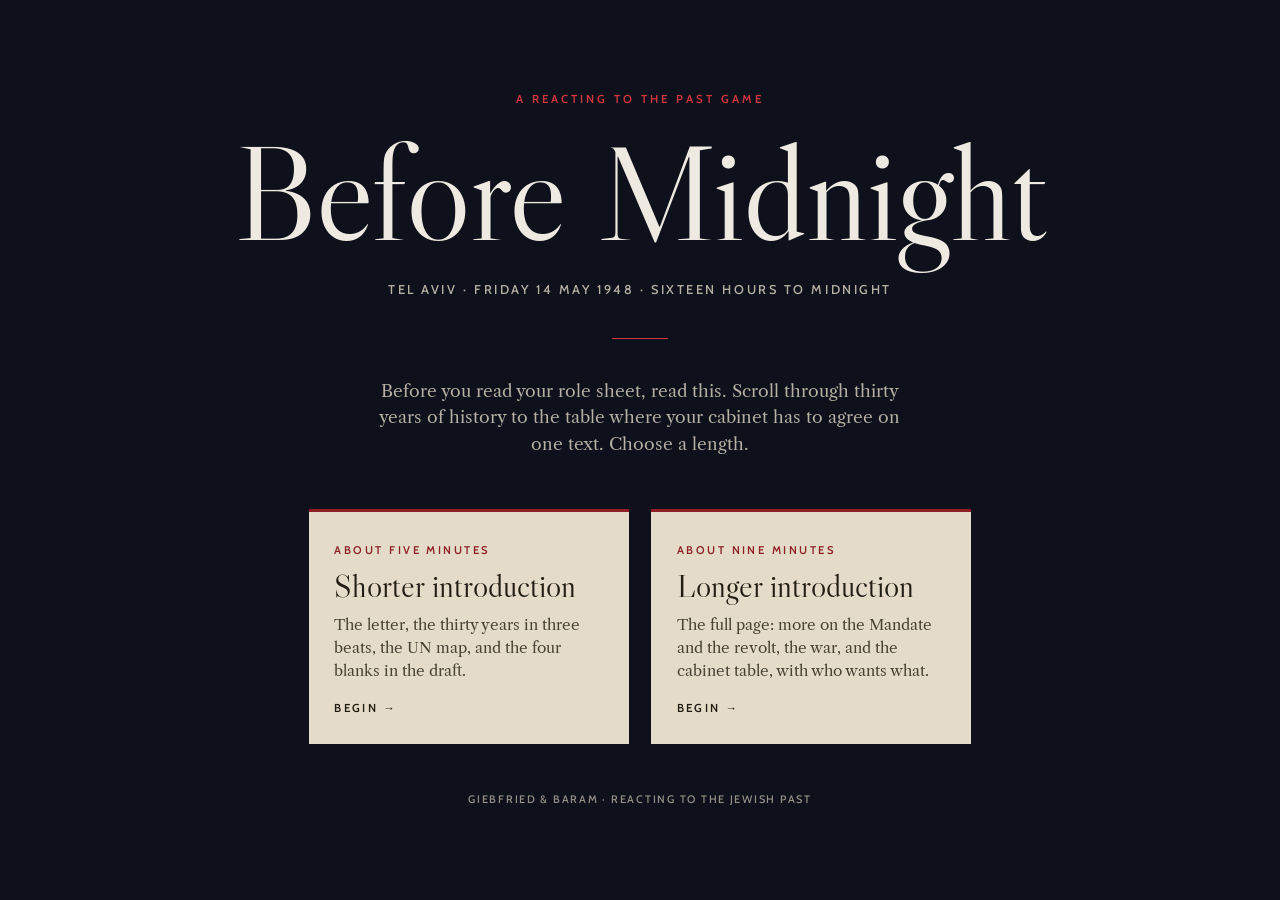
==== index.html @ 5edf15a0 "Before Midnight: title page with shorter and longer scroll introductions Co-Authored-By: Claude Sonn" ====
<!doctype html>
<html lang="en">
<head>
<meta charset="utf-8">
<meta name="viewport" content="width=device-width, initial-scale=1">
<title>Before Midnight</title>
<meta name="description" content="Friday, 14 May 1948. At midnight British rule in Palestine ends. Before sunset you must agree on the words that create a state. An introduction to the Reacting to the Past game Before Midnight.">
<meta name="theme-color" content="#0d111b">
<link rel="icon" href="data:image/svg+xml,%3Csvg xmlns='http://www.w3.org/2000/svg' viewBox='0 0 32 32'%3E%3Ccircle cx='16' cy='16' r='14' fill='%23882a2c'/%3E%3Cpath d='M16 6v10' stroke='%23f0e6d0' stroke-width='3'/%3E%3Cpath d='M16 16V9' stroke='%23f0e6d0' stroke-width='2'/%3E%3C/svg%3E">
<link rel="preload" href="fonts/libre-caslon-display-latin-400-normal.woff2" as="font" type="font/woff2" crossorigin>
<link rel="stylesheet" href="fonts.css">
<style>
:root {
  --ground: hsl(224 32% 8%); --ink: hsl(40 30% 91%); --dim: hsl(40 12% 68%);
  --rule: hsl(40 20% 80% / .28); --accent: hsl(357 64% 52%); --buff: hsl(42 34% 84%); --buff-ink: hsl(42 30% 10%);
  --f-display: 'Libre Caslon Display','Libre Caslon Text','Big Caslon',Georgia,serif;
  --f-body: 'Libre Caslon Text','Big Caslon',Georgia,serif;
  --f-caps: 'Cabin','Gill Sans','Gill Sans MT','Trebuchet MS',sans-serif;
}
* { box-sizing: border-box; margin: 0; }
html { background: var(--ground); }
body { min-height: 100vh; min-height: 100svh; display: flex; flex-direction: column; justify-content: center; align-items: center;
  padding: 7vh 6vw; color: var(--ink); font-family: var(--f-body); line-height: 1.55; text-align: center; }
.kick { font-family: var(--f-caps); font-weight: 600; font-size: .72rem; letter-spacing: .26em; text-transform: uppercase; color: var(--accent); }
h1 { font-family: var(--f-display); font-weight: 400; font-size: clamp(3.4rem, 1.4rem + 9vw, 8.5rem); line-height: .95; margin: 1.2rem 0 1.4rem; letter-spacing: -.01em; }
.when { font-family: var(--f-caps); font-weight: 500; font-size: .8rem; letter-spacing: .2em; text-transform: uppercase; color: var(--dim); }
.line { width: 3.5rem; height: 1px; background: var(--accent); margin: 2.4rem auto; }
.lede { max-width: 33rem; margin-inline: auto; color: var(--dim); font-size: 1.08rem; }
.pick { margin-top: 3.2rem; display: grid; grid-template-columns: repeat(2, minmax(0, 20rem)); gap: 1.4rem; justify-content: center; width: 100%; }
.pick a { display: block; text-align: left; text-decoration: none; padding: 1.5rem 1.6rem 1.6rem; background: var(--buff); color: var(--buff-ink);
  border-top: 3px solid hsl(357 64% 34%); transition: transform .25s ease, box-shadow .25s ease; }
.pick a:hover, .pick a:focus-visible { transform: translateY(-4px); box-shadow: 0 14px 30px hsl(0 0% 0% / .45); outline: none; }
.pick a:focus-visible { outline: 2px solid var(--ink); outline-offset: 3px; }
.pick .t { font-family: var(--f-caps); font-weight: 600; font-size: .7rem; letter-spacing: .22em; text-transform: uppercase; color: hsl(357 64% 34%); }
.pick .n { display: block; font-family: var(--f-display); font-size: 2rem; line-height: 1.05; margin: .55rem 0 .7rem; }
.pick .d { display: block; font-size: .95rem; line-height: 1.5; color: hsl(42 16% 24%); }
.pick .go { display: block; margin-top: 1.1rem; font-family: var(--f-caps); font-weight: 600; font-size: .72rem; letter-spacing: .2em; text-transform: uppercase; }
.fine { margin-top: 3rem; font-family: var(--f-caps); font-size: .68rem; letter-spacing: .16em; text-transform: uppercase; color: var(--dim); opacity: .8; }
@media (max-width: 720px) { .pick { grid-template-columns: 1fr; max-width: 24rem; } }
</style>
</head>
<body>
<main>
  <p class="kick">A Reacting to the Past game</p>
  <h1>Before Midnight</h1>
  <p class="when">Tel Aviv · Friday 14 May 1948 · Sixteen hours to midnight</p>
  <div class="line"></div>
  <p class="lede">Before you read your role sheet, read this. Scroll through thirty years of history to the table where your cabinet has to agree on one text. Choose a length.</p>
  <nav class="pick" aria-label="Choose a version">
    <a href="shorter-introduction/index.html">
      <span class="t">About five minutes</span>
      <span class="n">Shorter introduction</span>
      <span class="d">The letter, the thirty years in three beats, the UN map, and the four blanks in the draft.</span>
      <span class="go">Begin →</span>
    </a>
    <a href="longer-introduction/index.html">
      <span class="t">About nine minutes</span>
      <span class="n">Longer introduction</span>
      <span class="d">The full page: more on the Mandate and the revolt, the war, and the cabinet table, with who wants what.</span>
      <span class="go">Begin →</span>
    </a>
  </nav>
  <p class="fine">Giebfried &amp; Baram · Reacting to the Jewish Past</p>
</main>
</body>
</html>
---- fonts.css ----
/* Self-hosted fonts for the Before Midnight intro. All are SIL Open Font License families, served from ./fonts/ (no network needed).
   Libre Caslon (Text, Display): body and display. Cabin: tracked-capital labels (a Johnston/Gill cousin). Courier Prime: typed documents.
   Amiri (Arabic) and Frank Ruhl Libre (Hebrew) are used only for the trilingual strip. */
@font-face { font-family: 'Libre Caslon Text'; font-style: normal; font-weight: 400; font-display: swap; src: url('fonts/libre-caslon-text-latin-400-normal.woff2') format('woff2'); }
@font-face { font-family: 'Libre Caslon Text'; font-style: italic; font-weight: 400; font-display: swap; src: url('fonts/libre-caslon-text-latin-400-italic.woff2') format('woff2'); }
@font-face { font-family: 'Libre Caslon Text'; font-style: normal; font-weight: 700; font-display: swap; src: url('fonts/libre-caslon-text-latin-700-normal.woff2') format('woff2'); }
@font-face { font-family: 'Libre Caslon Display'; font-style: normal; font-weight: 400; font-display: swap; src: url('fonts/libre-caslon-display-latin-400-normal.woff2') format('woff2'); }
@font-face { font-family: 'Cabin'; font-style: normal; font-weight: 500; font-display: swap; src: url('fonts/cabin-latin-500-normal.woff2') format('woff2'); }
@font-face { font-family: 'Cabin'; font-style: normal; font-weight: 600; font-display: swap; src: url('fonts/cabin-latin-600-normal.woff2') format('woff2'); }
@font-face { font-family: 'Courier Prime'; font-style: normal; font-weight: 400; font-display: swap; src: url('fonts/courier-prime-latin-400-normal.woff2') format('woff2'); }
@font-face { font-family: 'Courier Prime'; font-style: italic; font-weight: 400; font-display: swap; src: url('fonts/courier-prime-latin-400-italic.woff2') format('woff2'); }
@font-face { font-family: 'Courier Prime'; font-style: normal; font-weight: 700; font-display: swap; src: url('fonts/courier-prime-latin-700-normal.woff2') format('woff2'); }
@font-face { font-family: 'Amiri'; font-style: normal; font-weight: 400; font-display: swap; src: url('fonts/amiri-arabic-400-normal.woff2') format('woff2'); unicode-range: U+0600-06FF, U+0750-077F, U+FB50-FDFF, U+FE70-FEFF; }
@font-face { font-family: 'Frank Ruhl Libre'; font-style: normal; font-weight: 500; font-display: swap; src: url('fonts/frank-ruhl-libre-hebrew-500-normal.woff2') format('woff2'); unicode-range: U+0590-05FF, U+200C-2010, U+20AA, U+25CC, U+FB1D-FB4F; }
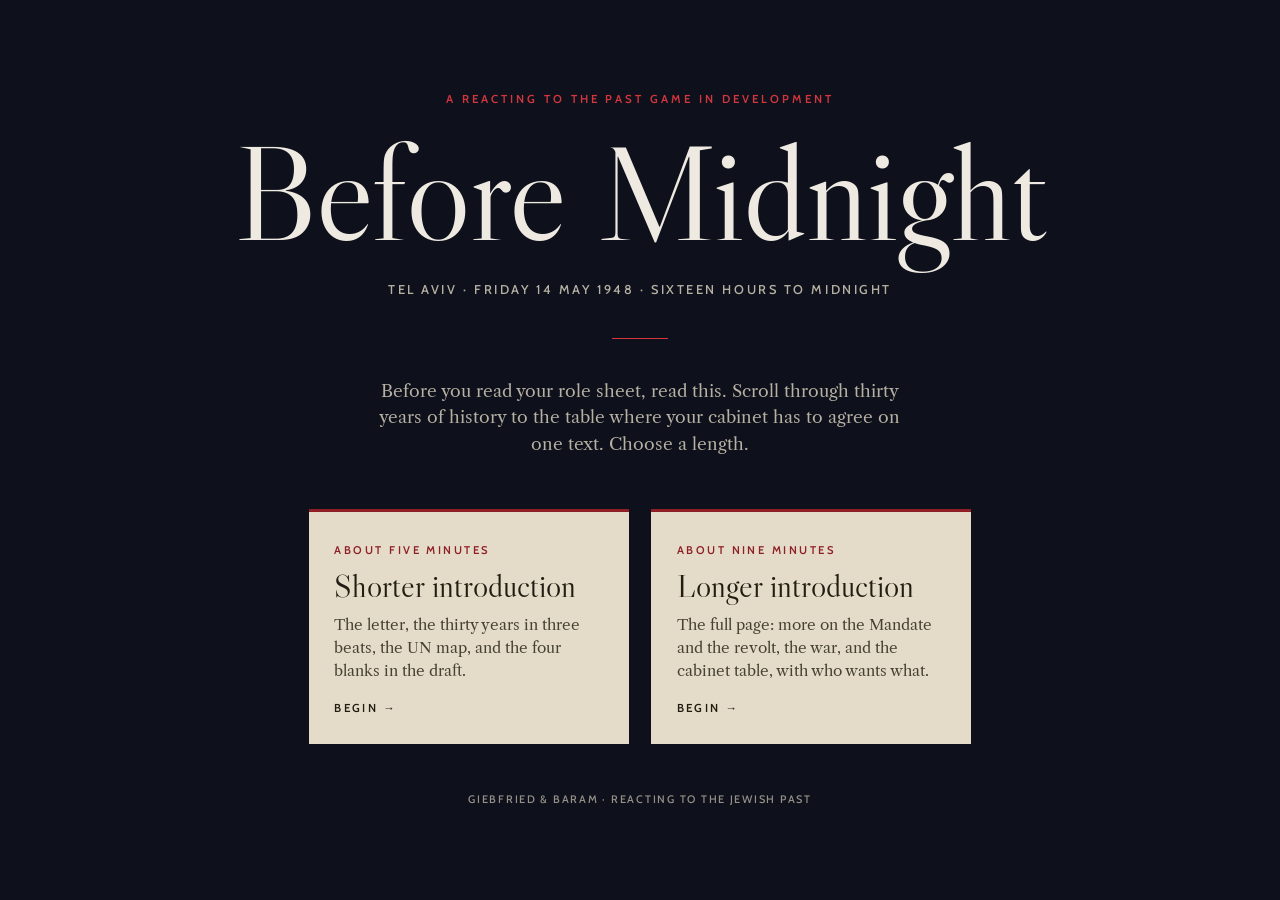
==== commit 06cee54c: "Title page: game in development Co-Authored-By: Claude Sonnet 5.5 <noreply@anthropic.com> Claude-Ses" ====
--- a/index.html
+++ b/index.html
@@ -41,7 +41,7 @@
 </head>
 <body>
 <main>
-  <p class="kick">A Reacting to the Past game</p>
+  <p class="kick">A Reacting to the Past game in Development</p>
   <h1>Before Midnight</h1>
   <p class="when">Tel Aviv · Friday 14 May 1948 · Sixteen hours to midnight</p>
   <div class="line"></div>
